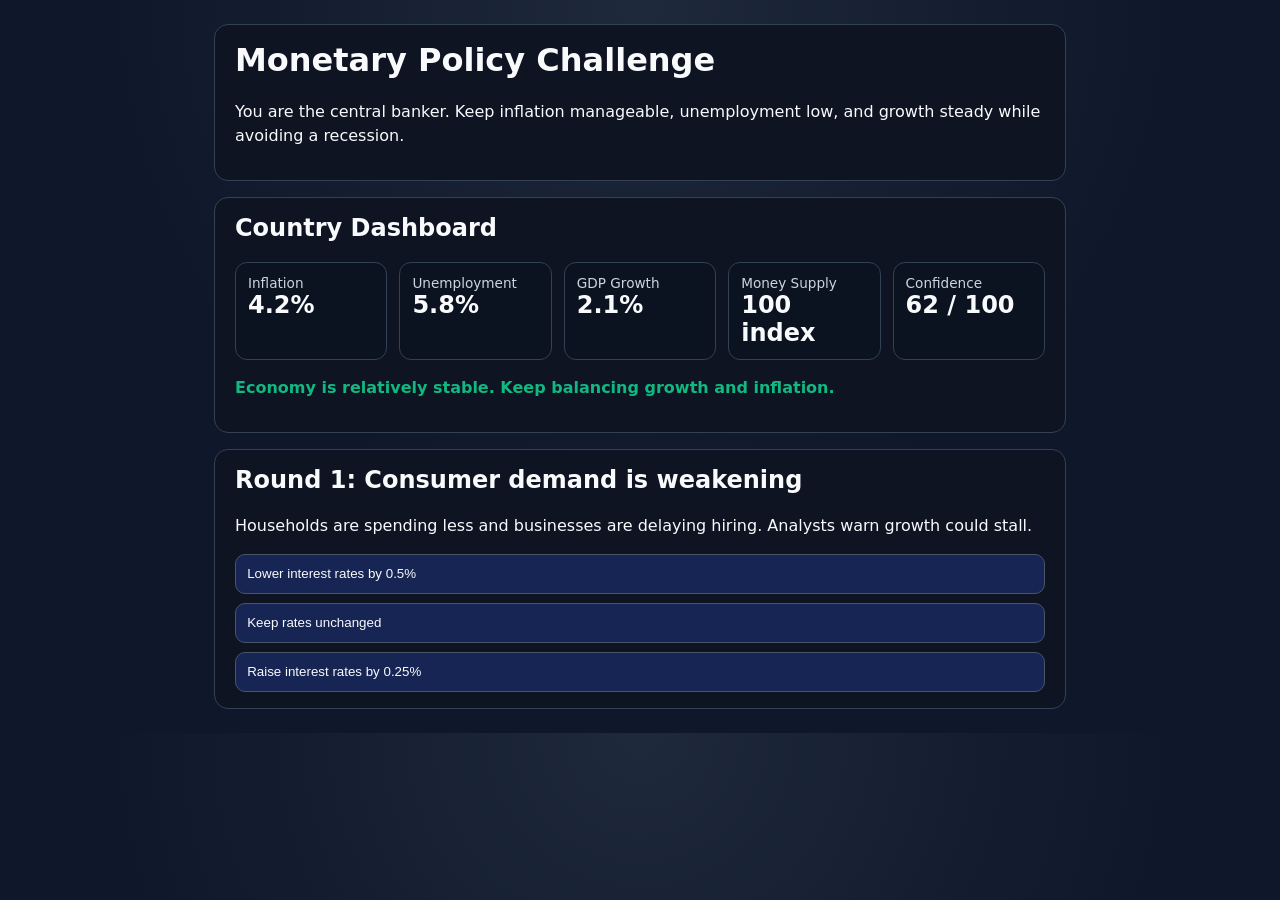
==== index.html @ 70732e92 "Add Monetary Policy Challenge game Interactive central banking simulation with 5 rounds of monetary " ====
<!DOCTYPE html>
<html lang="en">
<head>
  <meta charset="UTF-8" />
  <meta name="viewport" content="width=device-width, initial-scale=1.0" />
  <title>Monetary Policy Challenge</title>
  <link rel="stylesheet" href="styles.css" />
</head>
<body>
  <main class="game">
    <header class="hero">
      <h1>Monetary Policy Challenge</h1>
      <p>
        You are the central banker. Keep inflation manageable, unemployment low,
        and growth steady while avoiding a recession.
      </p>
    </header>
    <section class="stats" aria-label="Economic indicators">
      <h2>Country Dashboard</h2>
      <div class="stat-grid" id="stat-grid"></div>
      <p id="status-message" class="status-message"></p>
    </section>
    <section class="scenario" aria-live="polite">
      <h2 id="round-title">Round 1</h2>
      <p id="scenario-text"></p>
      <div id="choices" class="choices"></div>
      <article id="lesson" class="lesson hidden">
        <h3>What You Learned</h3>
        <p id="lesson-text"></p>
      </article>
      <button id="next-btn" class="next-btn hidden">Next Decision</button>
    </section>
    <section class="summary hidden" id="summary" aria-live="polite">
      <h2>Final Report</h2>
      <p id="final-score"></p>
      <p id="final-summary"></p>
      <button id="restart-btn">Play Again</button>
    </section>
  </main>
  <script src="script.js"></script>
</body>
</html>
---- styles.css ----
:root {
  --bg: #0f172a;
  --panel: #111827;
  --text: #f8fafc;
  --muted: #cbd5e1;
  --accent: #22d3ee;
  --good: #10b981;
  --warn: #f59e0b;
  --bad: #ef4444;
}

* {
  box-sizing: border-box;
}

body {
  margin: 0;
  background: radial-gradient(circle at top, #1e293b 0%, var(--bg) 55%);
  color: var(--text);
  font-family: Inter, system-ui, -apple-system, Segoe UI, Roboto, sans-serif;
}

.game {
  max-width: 900px;
  margin: 0 auto;
  padding: 1.5rem;
  display: grid;
  gap: 1rem;
}

.hero,
.stats,
.scenario,
.summary {
  background: color-mix(in srgb, var(--panel) 85%, black);
  border: 1px solid #334155;
  border-radius: 14px;
  padding: 1rem 1.25rem;
}

h1,
h2,
h3 {
  margin-top: 0;
}

p {
  line-height: 1.5;
}

.stat-grid {
  display: grid;
  grid-template-columns: repeat(auto-fit, minmax(130px, 1fr));
  gap: 0.75rem;
  margin-bottom: 0.75rem;
}

.stat-card {
  background: #0b1220;
  border: 1px solid #334155;
  border-radius: 12px;
  padding: 0.75rem;
}

.stat-label {
  display: block;
  color: var(--muted);
  font-size: 0.85rem;
}

.stat-value {
  font-size: 1.5rem;
  font-weight: 700;
}

.status-message {
  font-weight: 600;
}

.choices {
  display: grid;
  gap: 0.6rem;
  margin-top: 0.75rem;
}

.choice-btn,
.next-btn,
#restart-btn {
  border: 1px solid #475569;
  background: #172554;
  color: var(--text);
  border-radius: 10px;
  padding: 0.7rem;
  text-align: left;
  cursor: pointer;
  transition: 0.15s ease;
}

.choice-btn:hover,
.next-btn:hover,
#restart-btn:hover {
  transform: translateY(-1px);
  border-color: var(--accent);
}

.lesson {
  margin-top: 1rem;
  padding: 0.75rem;
  background: #031424;
  border-left: 4px solid var(--accent);
  border-radius: 8px;
}

.hidden {
  display: none;
}

.good {
  color: var(--good);
}

.warn {
  color: var(--warn);
}

.bad {
  color: var(--bad);
}
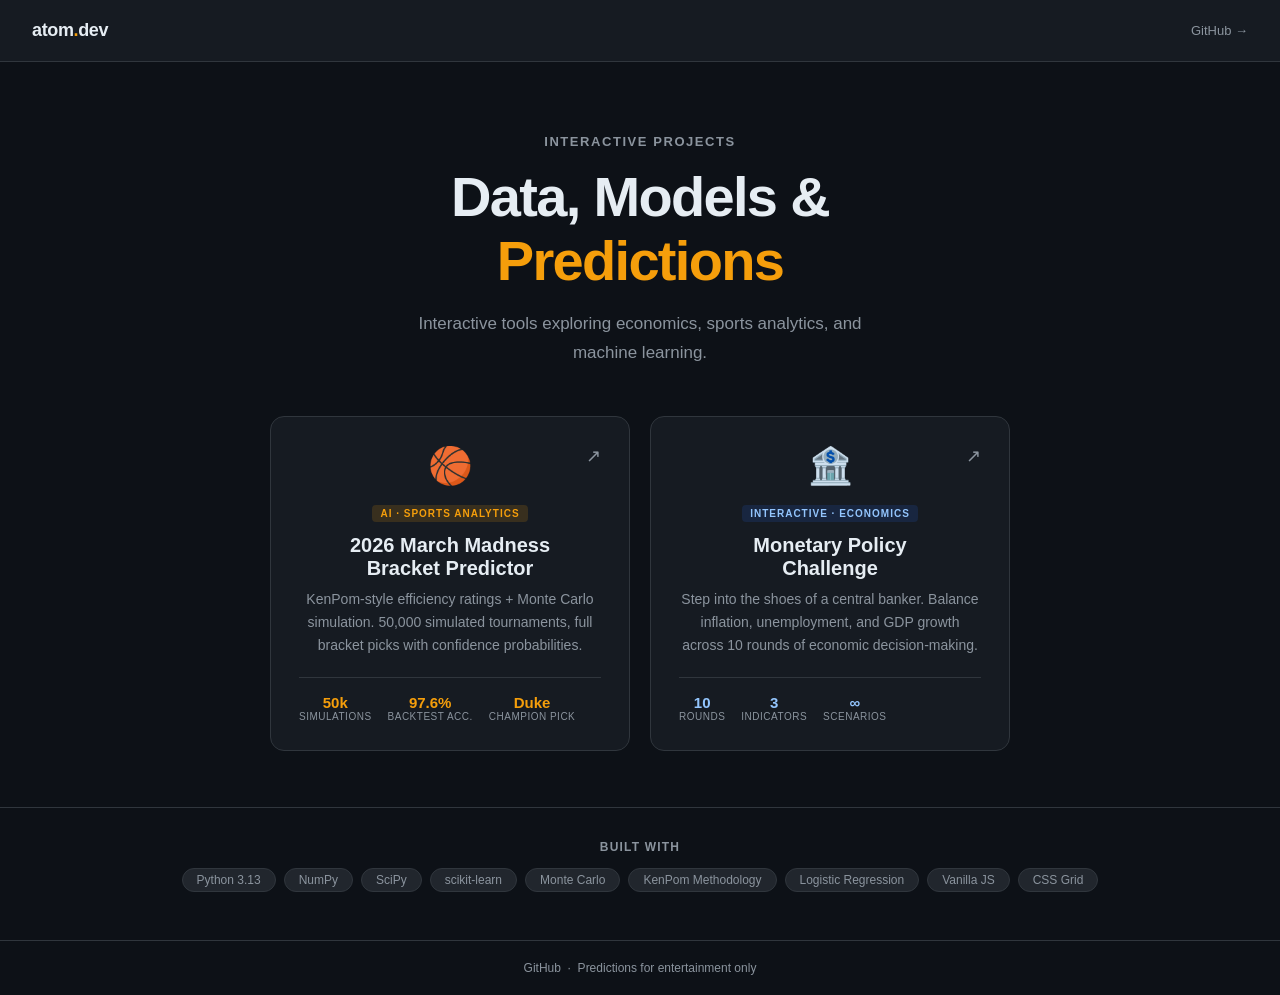
==== commit a9943b55: "Add March Madness 2026 bracket predictor and landing page - march_madness.html: full bracket visuali" ====
--- a/index.html
+++ b/index.html
@@ -3,40 +3,261 @@
 <head>
   <meta charset="UTF-8" />
   <meta name="viewport" content="width=device-width, initial-scale=1.0" />
-  <title>Monetary Policy Challenge</title>
-  <link rel="stylesheet" href="styles.css" />
+  <title>atomlinsonc — Projects</title>
+  <style>
+    :root {
+      --bg: #0d1117;
+      --surface: #161b22;
+      --surface2: #21262d;
+      --border: #30363d;
+      --text: #e6edf3;
+      --text-muted: #8b949e;
+      --accent: #f59e0b;
+      --blue: #2563eb;
+      --green: #16a34a;
+    }
+    *, *::before, *::after { box-sizing: border-box; margin: 0; padding: 0; }
+    body {
+      background: var(--bg);
+      color: var(--text);
+      font-family: -apple-system, BlinkMacSystemFont, 'Segoe UI', sans-serif;
+      min-height: 100vh;
+      display: flex;
+      flex-direction: column;
+    }
+
+    /* HEADER */
+    header {
+      background: var(--surface);
+      border-bottom: 1px solid var(--border);
+      padding: 20px 32px;
+      display: flex;
+      align-items: center;
+      justify-content: space-between;
+    }
+    .logo { font-size: 18px; font-weight: 700; letter-spacing: -0.02em; }
+    .logo span { color: var(--accent); }
+    header a { color: var(--text-muted); text-decoration: none; font-size: 13px; }
+    header a:hover { color: var(--text); }
+
+    /* HERO */
+    .hero {
+      text-align: center;
+      padding: 72px 24px 56px;
+      flex: 1;
+    }
+    .hero-eyebrow {
+      font-size: 13px;
+      font-weight: 600;
+      text-transform: uppercase;
+      letter-spacing: 0.12em;
+      color: var(--text-muted);
+      margin-bottom: 16px;
+    }
+    .hero h1 {
+      font-size: clamp(32px, 6vw, 56px);
+      font-weight: 800;
+      line-height: 1.15;
+      margin-bottom: 16px;
+      letter-spacing: -0.03em;
+    }
+    .hero h1 em { font-style: normal; color: var(--accent); }
+    .hero p {
+      font-size: 17px;
+      color: var(--text-muted);
+      max-width: 480px;
+      margin: 0 auto 48px;
+      line-height: 1.7;
+    }
+
+    /* PROJECT CARDS */
+    .cards {
+      display: grid;
+      grid-template-columns: repeat(auto-fit, minmax(300px, 1fr));
+      gap: 20px;
+      max-width: 780px;
+      margin: 0 auto;
+      padding: 0 20px;
+    }
+    .card {
+      background: var(--surface);
+      border: 1px solid var(--border);
+      border-radius: 14px;
+      padding: 28px;
+      text-decoration: none;
+      color: var(--text);
+      display: block;
+      transition: border-color 0.2s, transform 0.15s, box-shadow 0.2s;
+      position: relative;
+      overflow: hidden;
+    }
+    .card::before {
+      content: '';
+      position: absolute;
+      inset: 0;
+      opacity: 0;
+      transition: opacity 0.2s;
+      border-radius: 14px;
+    }
+    .card.march::before { background: radial-gradient(ellipse at 0% 0%, rgba(245,158,11,0.08), transparent 60%); }
+    .card.policy::before { background: radial-gradient(ellipse at 0% 0%, rgba(37,99,235,0.08), transparent 60%); }
+    .card:hover { transform: translateY(-3px); box-shadow: 0 12px 40px rgba(0,0,0,0.4); }
+    .card:hover::before { opacity: 1; }
+    .card.march:hover { border-color: rgba(245,158,11,0.5); }
+    .card.policy:hover { border-color: rgba(37,99,235,0.5); }
+
+    .card-icon {
+      font-size: 36px;
+      margin-bottom: 16px;
+      display: block;
+    }
+    .card-tag {
+      display: inline-block;
+      font-size: 10px;
+      font-weight: 700;
+      text-transform: uppercase;
+      letter-spacing: 0.1em;
+      padding: 3px 8px;
+      border-radius: 4px;
+      margin-bottom: 12px;
+    }
+    .card.march .card-tag { background: rgba(245,158,11,0.15); color: var(--accent); }
+    .card.policy .card-tag { background: rgba(37,99,235,0.15); color: #93c5fd; }
+    .card h2 { font-size: 20px; font-weight: 700; margin-bottom: 8px; }
+    .card p { font-size: 14px; color: var(--text-muted); line-height: 1.65; margin-bottom: 20px; }
+    .card-stats {
+      display: flex;
+      gap: 16px;
+      border-top: 1px solid var(--border);
+      padding-top: 16px;
+      margin-top: 4px;
+    }
+    .card-stat { text-align: center; }
+    .card-stat-val { font-size: 15px; font-weight: 700; }
+    .card.march .card-stat-val { color: var(--accent); }
+    .card.policy .card-stat-val { color: #93c5fd; }
+    .card-stat-lbl { font-size: 10px; color: var(--text-muted); text-transform: uppercase; letter-spacing: 0.05em; }
+    .card-arrow {
+      position: absolute;
+      top: 28px;
+      right: 28px;
+      font-size: 18px;
+      color: var(--text-muted);
+      transition: transform 0.2s;
+    }
+    .card:hover .card-arrow { transform: translate(3px, -3px); }
+
+    /* TECH STACK */
+    .tech-section {
+      text-align: center;
+      padding: 32px 24px 48px;
+      border-top: 1px solid var(--border);
+    }
+    .tech-label { font-size: 12px; font-weight: 600; text-transform: uppercase; letter-spacing: 0.1em; color: var(--text-muted); margin-bottom: 14px; }
+    .tech-pills { display: flex; flex-wrap: wrap; gap: 8px; justify-content: center; }
+    .pill {
+      background: var(--surface2);
+      border: 1px solid var(--border);
+      border-radius: 20px;
+      padding: 4px 14px;
+      font-size: 12px;
+      color: var(--text-muted);
+    }
+
+    /* FOOTER */
+    footer {
+      text-align: center;
+      padding: 20px;
+      border-top: 1px solid var(--border);
+      font-size: 12px;
+      color: var(--text-muted);
+    }
+    footer a { color: var(--text-muted); text-decoration: none; }
+    footer a:hover { color: var(--text); }
+  </style>
 </head>
 <body>
-  <main class="game">
-    <header class="hero">
-      <h1>Monetary Policy Challenge</h1>
-      <p>
-        You are the central banker. Keep inflation manageable, unemployment low,
-        and growth steady while avoiding a recession.
-      </p>
-    </header>
-    <section class="stats" aria-label="Economic indicators">
-      <h2>Country Dashboard</h2>
-      <div class="stat-grid" id="stat-grid"></div>
-      <p id="status-message" class="status-message"></p>
-    </section>
-    <section class="scenario" aria-live="polite">
-      <h2 id="round-title">Round 1</h2>
-      <p id="scenario-text"></p>
-      <div id="choices" class="choices"></div>
-      <article id="lesson" class="lesson hidden">
-        <h3>What You Learned</h3>
-        <p id="lesson-text"></p>
-      </article>
-      <button id="next-btn" class="next-btn hidden">Next Decision</button>
-    </section>
-    <section class="summary hidden" id="summary" aria-live="polite">
-      <h2>Final Report</h2>
-      <p id="final-score"></p>
-      <p id="final-summary"></p>
-      <button id="restart-btn">Play Again</button>
-    </section>
-  </main>
-  <script src="script.js"></script>
+
+  <header>
+    <div class="logo">atom<span>.</span>dev</div>
+    <a href="https://github.com/atomlinsonc/Monetary-Policy" target="_blank">GitHub →</a>
+  </header>
+
+  <div class="hero">
+    <div class="hero-eyebrow">Interactive Projects</div>
+    <h1>Data, Models &<br><em>Predictions</em></h1>
+    <p>Interactive tools exploring economics, sports analytics, and machine learning.</p>
+
+    <div class="cards">
+      <!-- March Madness -->
+      <a href="march_madness.html" class="card march">
+        <span class="card-arrow">↗</span>
+        <span class="card-icon">🏀</span>
+        <span class="card-tag">AI · Sports Analytics</span>
+        <h2>2026 March Madness<br>Bracket Predictor</h2>
+        <p>KenPom-style efficiency ratings + Monte Carlo simulation. 50,000 simulated tournaments, full bracket picks with confidence probabilities.</p>
+        <div class="card-stats">
+          <div class="card-stat">
+            <div class="card-stat-val">50k</div>
+            <div class="card-stat-lbl">Simulations</div>
+          </div>
+          <div class="card-stat">
+            <div class="card-stat-val">97.6%</div>
+            <div class="card-stat-lbl">Backtest Acc.</div>
+          </div>
+          <div class="card-stat">
+            <div class="card-stat-val">Duke</div>
+            <div class="card-stat-lbl">Champion Pick</div>
+          </div>
+        </div>
+      </a>
+
+      <!-- Monetary Policy -->
+      <a href="game.html" class="card policy">
+        <span class="card-arrow">↗</span>
+        <span class="card-icon">🏦</span>
+        <span class="card-tag">Interactive · Economics</span>
+        <h2>Monetary Policy<br>Challenge</h2>
+        <p>Step into the shoes of a central banker. Balance inflation, unemployment, and GDP growth across 10 rounds of economic decision-making.</p>
+        <div class="card-stats">
+          <div class="card-stat">
+            <div class="card-stat-val">10</div>
+            <div class="card-stat-lbl">Rounds</div>
+          </div>
+          <div class="card-stat">
+            <div class="card-stat-val">3</div>
+            <div class="card-stat-lbl">Indicators</div>
+          </div>
+          <div class="card-stat">
+            <div class="card-stat-val">∞</div>
+            <div class="card-stat-lbl">Scenarios</div>
+          </div>
+        </div>
+      </a>
+    </div>
+  </div>
+
+  <div class="tech-section">
+    <div class="tech-label">Built with</div>
+    <div class="tech-pills">
+      <span class="pill">Python 3.13</span>
+      <span class="pill">NumPy</span>
+      <span class="pill">SciPy</span>
+      <span class="pill">scikit-learn</span>
+      <span class="pill">Monte Carlo</span>
+      <span class="pill">KenPom Methodology</span>
+      <span class="pill">Logistic Regression</span>
+      <span class="pill">Vanilla JS</span>
+      <span class="pill">CSS Grid</span>
+    </div>
+  </div>
+
+  <footer>
+    <p>
+      <a href="https://github.com/atomlinsonc/Monetary-Policy" target="_blank">GitHub</a>
+      &nbsp;·&nbsp; Predictions for entertainment only
+    </p>
+  </footer>
+
 </body>
 </html>
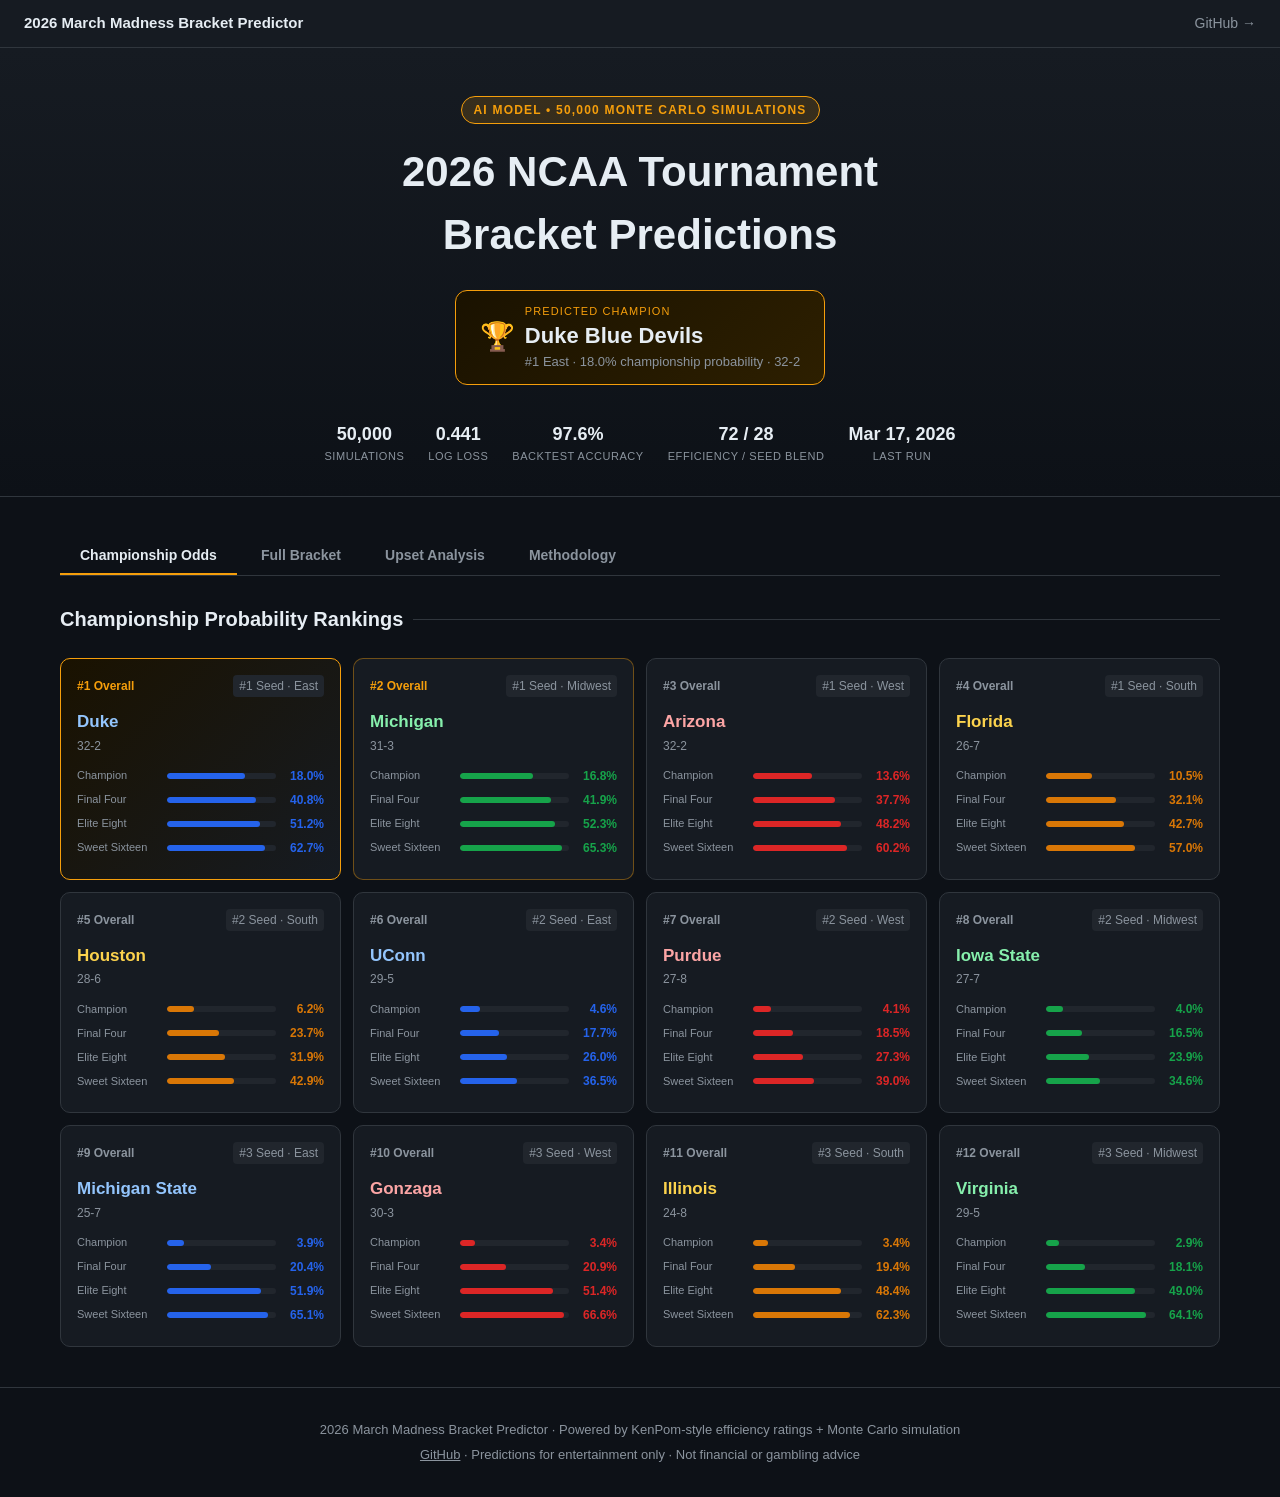
==== commit 7bbe9a29: "Remove monetary policy game, rename to March Madness predictor - Delete game.html, styles.css, scrip" ====
--- a/index.html
+++ b/index.html
@@ -3,7 +3,7 @@
 <head>
   <meta charset="UTF-8" />
   <meta name="viewport" content="width=device-width, initial-scale=1.0" />
-  <title>atomlinsonc — Projects</title>
+  <title>2026 March Madness Bracket Predictor</title>
   <style>
     :root {
       --bg: #0d1117;
@@ -12,252 +12,631 @@
       --border: #30363d;
       --text: #e6edf3;
       --text-muted: #8b949e;
-      --accent: #f59e0b;
-      --blue: #2563eb;
-      --green: #16a34a;
+      --east: #2563eb;
+      --west: #dc2626;
+      --midwest: #16a34a;
+      --south: #d97706;
+      --champion: #f59e0b;
+      --pick-bg: #1c2a1c;
+      --pick-border: #16a34a;
+      --upset: #7c3aed;
     }
     *, *::before, *::after { box-sizing: border-box; margin: 0; padding: 0; }
-    body {
-      background: var(--bg);
-      color: var(--text);
-      font-family: -apple-system, BlinkMacSystemFont, 'Segoe UI', sans-serif;
-      min-height: 100vh;
-      display: flex;
-      flex-direction: column;
-    }
-
-    /* HEADER */
-    header {
-      background: var(--surface);
-      border-bottom: 1px solid var(--border);
-      padding: 20px 32px;
-      display: flex;
-      align-items: center;
-      justify-content: space-between;
-    }
-    .logo { font-size: 18px; font-weight: 700; letter-spacing: -0.02em; }
-    .logo span { color: var(--accent); }
-    header a { color: var(--text-muted); text-decoration: none; font-size: 13px; }
-    header a:hover { color: var(--text); }
+    body { background: var(--bg); color: var(--text); font-family: -apple-system, BlinkMacSystemFont, 'Segoe UI', sans-serif; line-height: 1.5; }
+
+    /* NAV */
+    nav { background: var(--surface); border-bottom: 1px solid var(--border); padding: 12px 24px; display: flex; align-items: center; gap: 16px; position: sticky; top: 0; z-index: 100; }
+    nav a { color: var(--text-muted); text-decoration: none; font-size: 14px; }
+    nav a:hover { color: var(--text); }
+    nav .nav-title { color: var(--text); font-weight: 600; font-size: 15px; }
+    nav .sep { color: var(--border); }
 
     /* HERO */
-    .hero {
-      text-align: center;
-      padding: 72px 24px 56px;
-      flex: 1;
-    }
-    .hero-eyebrow {
-      font-size: 13px;
-      font-weight: 600;
-      text-transform: uppercase;
-      letter-spacing: 0.12em;
-      color: var(--text-muted);
-      margin-bottom: 16px;
-    }
-    .hero h1 {
-      font-size: clamp(32px, 6vw, 56px);
-      font-weight: 800;
-      line-height: 1.15;
-      margin-bottom: 16px;
-      letter-spacing: -0.03em;
-    }
-    .hero h1 em { font-style: normal; color: var(--accent); }
-    .hero p {
-      font-size: 17px;
-      color: var(--text-muted);
-      max-width: 480px;
-      margin: 0 auto 48px;
-      line-height: 1.7;
-    }
-
-    /* PROJECT CARDS */
-    .cards {
-      display: grid;
-      grid-template-columns: repeat(auto-fit, minmax(300px, 1fr));
-      gap: 20px;
-      max-width: 780px;
-      margin: 0 auto;
-      padding: 0 20px;
-    }
-    .card {
-      background: var(--surface);
-      border: 1px solid var(--border);
-      border-radius: 14px;
-      padding: 28px;
-      text-decoration: none;
-      color: var(--text);
-      display: block;
-      transition: border-color 0.2s, transform 0.15s, box-shadow 0.2s;
-      position: relative;
-      overflow: hidden;
-    }
-    .card::before {
-      content: '';
-      position: absolute;
-      inset: 0;
-      opacity: 0;
-      transition: opacity 0.2s;
-      border-radius: 14px;
-    }
-    .card.march::before { background: radial-gradient(ellipse at 0% 0%, rgba(245,158,11,0.08), transparent 60%); }
-    .card.policy::before { background: radial-gradient(ellipse at 0% 0%, rgba(37,99,235,0.08), transparent 60%); }
-    .card:hover { transform: translateY(-3px); box-shadow: 0 12px 40px rgba(0,0,0,0.4); }
-    .card:hover::before { opacity: 1; }
-    .card.march:hover { border-color: rgba(245,158,11,0.5); }
-    .card.policy:hover { border-color: rgba(37,99,235,0.5); }
-
-    .card-icon {
-      font-size: 36px;
-      margin-bottom: 16px;
-      display: block;
-    }
-    .card-tag {
-      display: inline-block;
-      font-size: 10px;
-      font-weight: 700;
-      text-transform: uppercase;
-      letter-spacing: 0.1em;
-      padding: 3px 8px;
-      border-radius: 4px;
-      margin-bottom: 12px;
-    }
-    .card.march .card-tag { background: rgba(245,158,11,0.15); color: var(--accent); }
-    .card.policy .card-tag { background: rgba(37,99,235,0.15); color: #93c5fd; }
-    .card h2 { font-size: 20px; font-weight: 700; margin-bottom: 8px; }
-    .card p { font-size: 14px; color: var(--text-muted); line-height: 1.65; margin-bottom: 20px; }
-    .card-stats {
-      display: flex;
-      gap: 16px;
-      border-top: 1px solid var(--border);
-      padding-top: 16px;
-      margin-top: 4px;
-    }
-    .card-stat { text-align: center; }
-    .card-stat-val { font-size: 15px; font-weight: 700; }
-    .card.march .card-stat-val { color: var(--accent); }
-    .card.policy .card-stat-val { color: #93c5fd; }
-    .card-stat-lbl { font-size: 10px; color: var(--text-muted); text-transform: uppercase; letter-spacing: 0.05em; }
-    .card-arrow {
-      position: absolute;
-      top: 28px;
-      right: 28px;
-      font-size: 18px;
-      color: var(--text-muted);
-      transition: transform 0.2s;
-    }
-    .card:hover .card-arrow { transform: translate(3px, -3px); }
-
-    /* TECH STACK */
-    .tech-section {
-      text-align: center;
-      padding: 32px 24px 48px;
-      border-top: 1px solid var(--border);
-    }
-    .tech-label { font-size: 12px; font-weight: 600; text-transform: uppercase; letter-spacing: 0.1em; color: var(--text-muted); margin-bottom: 14px; }
-    .tech-pills { display: flex; flex-wrap: wrap; gap: 8px; justify-content: center; }
-    .pill {
-      background: var(--surface2);
-      border: 1px solid var(--border);
-      border-radius: 20px;
-      padding: 4px 14px;
-      font-size: 12px;
-      color: var(--text-muted);
-    }
+    .hero { text-align: center; padding: 48px 24px 32px; background: linear-gradient(180deg, #161b22 0%, #0d1117 100%); border-bottom: 1px solid var(--border); }
+    .hero-badge { display: inline-block; background: rgba(245,158,11,0.15); border: 1px solid var(--champion); color: var(--champion); font-size: 12px; font-weight: 700; letter-spacing: 0.1em; text-transform: uppercase; padding: 4px 12px; border-radius: 20px; margin-bottom: 16px; }
+    .hero h1 { font-size: clamp(24px, 5vw, 42px); font-weight: 800; margin-bottom: 8px; }
+    .hero .champion-banner { display: inline-flex; align-items: center; gap: 10px; margin: 16px 0; background: linear-gradient(135deg, #1a1200, #2d1f00); border: 1px solid var(--champion); border-radius: 12px; padding: 12px 24px; }
+    .trophy { font-size: 28px; }
+    .champion-text { text-align: left; }
+    .champion-label { font-size: 11px; text-transform: uppercase; letter-spacing: 0.1em; color: var(--champion); }
+    .champion-name { font-size: 22px; font-weight: 800; }
+    .champion-prob { font-size: 13px; color: var(--text-muted); }
+    .hero-meta { display: flex; flex-wrap: wrap; justify-content: center; gap: 24px; margin-top: 20px; }
+    .hero-meta-item { text-align: center; }
+    .hero-meta-item .val { font-size: 18px; font-weight: 700; color: var(--text); }
+    .hero-meta-item .lbl { font-size: 11px; color: var(--text-muted); text-transform: uppercase; letter-spacing: 0.05em; }
+
+    /* SECTIONS */
+    .section { max-width: 1200px; margin: 0 auto; padding: 40px 20px; }
+    .section-title { font-size: 20px; font-weight: 700; margin-bottom: 24px; display: flex; align-items: center; gap: 10px; }
+    .section-title::after { content: ''; flex: 1; height: 1px; background: var(--border); }
+
+    /* CHAMPIONSHIP ODDS TABLE */
+    .odds-grid { display: grid; grid-template-columns: repeat(auto-fit, minmax(280px, 1fr)); gap: 12px; }
+    .odds-card { background: var(--surface); border: 1px solid var(--border); border-radius: 10px; padding: 16px; }
+    .odds-card.rank-1 { border-color: var(--champion); background: linear-gradient(135deg, #1a1200, #161b22); }
+    .odds-card.rank-2 { border-color: rgba(245,158,11,0.4); }
+    .odds-card-header { display: flex; align-items: center; justify-content: space-between; margin-bottom: 12px; }
+    .rank-badge { font-size: 12px; font-weight: 700; color: var(--text-muted); }
+    .rank-badge.gold { color: var(--champion); }
+    .team-seed { font-size: 12px; background: var(--surface2); border-radius: 4px; padding: 2px 6px; color: var(--text-muted); }
+    .team-name { font-size: 17px; font-weight: 700; margin-bottom: 2px; }
+    .team-region { font-size: 12px; color: var(--text-muted); }
+    .prob-bar-group { margin-top: 12px; }
+    .prob-row { display: flex; align-items: center; gap: 8px; margin-bottom: 6px; }
+    .prob-label { font-size: 11px; color: var(--text-muted); width: 82px; flex-shrink: 0; }
+    .prob-bar-track { flex: 1; height: 6px; background: var(--surface2); border-radius: 3px; overflow: hidden; }
+    .prob-bar-fill { height: 100%; border-radius: 3px; transition: width 0.6s ease; }
+    .prob-val { font-size: 12px; font-weight: 600; width: 40px; text-align: right; }
+
+    /* REGION COLORS */
+    .east .prob-bar-fill, .east .team-name { color: #93c5fd; }
+    .east .prob-bar-fill { background: var(--east); }
+    .west .prob-bar-fill { background: var(--west); }
+    .west .team-name { color: #fca5a5; }
+    .midwest .prob-bar-fill { background: var(--midwest); }
+    .midwest .team-name { color: #86efac; }
+    .south .prob-bar-fill { background: var(--south); }
+    .south .team-name { color: #fcd34d; }
+
+    /* REGION HEADER */
+    .region-header { display: flex; align-items: center; gap: 12px; padding: 16px 20px; border-radius: 10px 10px 0 0; margin-bottom: 0; }
+    .region-header.east { background: linear-gradient(135deg, rgba(37,99,235,0.2), rgba(37,99,235,0.05)); border: 1px solid rgba(37,99,235,0.3); border-bottom: none; }
+    .region-header.west { background: linear-gradient(135deg, rgba(220,38,38,0.2), rgba(220,38,38,0.05)); border: 1px solid rgba(220,38,38,0.3); border-bottom: none; }
+    .region-header.midwest { background: linear-gradient(135deg, rgba(22,163,74,0.2), rgba(22,163,74,0.05)); border: 1px solid rgba(22,163,74,0.3); border-bottom: none; }
+    .region-header.south { background: linear-gradient(135deg, rgba(217,119,6,0.2), rgba(217,119,6,0.05)); border: 1px solid rgba(217,119,6,0.3); border-bottom: none; }
+    .region-dot { width: 10px; height: 10px; border-radius: 50%; }
+    .region-dot.east { background: var(--east); }
+    .region-dot.west { background: var(--west); }
+    .region-dot.midwest { background: var(--midwest); }
+    .region-dot.south { background: var(--south); }
+    .region-name { font-size: 16px; font-weight: 700; }
+    .region-champ-tag { margin-left: auto; font-size: 12px; font-weight: 700; padding: 3px 10px; border-radius: 20px; }
+    .region-champ-tag.east { background: rgba(37,99,235,0.2); color: #93c5fd; }
+    .region-champ-tag.west { background: rgba(220,38,38,0.2); color: #fca5a5; }
+    .region-champ-tag.midwest { background: rgba(22,163,74,0.2); color: #86efac; }
+    .region-champ-tag.south { background: rgba(217,119,6,0.2); color: #fcd34d; }
+
+    /* BRACKET TABLE */
+    .bracket-table-wrap { border: 1px solid var(--border); border-top: none; border-radius: 0 0 10px 10px; overflow: hidden; margin-bottom: 32px; }
+    .bracket-table { width: 100%; border-collapse: collapse; font-size: 13px; }
+    .bracket-table th { background: var(--surface2); padding: 8px 14px; font-size: 11px; font-weight: 700; text-transform: uppercase; letter-spacing: 0.07em; color: var(--text-muted); text-align: left; border-bottom: 1px solid var(--border); }
+    .bracket-table td { padding: 9px 14px; border-bottom: 1px solid var(--border); vertical-align: middle; }
+    .bracket-table tr:last-child td { border-bottom: none; }
+    .bracket-table tr:hover td { background: rgba(255,255,255,0.02); }
+    .game-matchup { color: var(--text-muted); font-size: 12px; }
+    .pick-cell { font-weight: 700; }
+    .seed-pill { display: inline-block; background: var(--surface2); border-radius: 4px; padding: 1px 6px; font-size: 11px; margin-right: 4px; color: var(--text-muted); }
+    .conf-bar { display: flex; align-items: center; gap: 6px; }
+    .conf-mini-bar { width: 60px; height: 4px; background: var(--surface2); border-radius: 2px; overflow: hidden; }
+    .conf-mini-fill { height: 100%; border-radius: 2px; }
+    .conf-mini-fill.high { background: #22c55e; }
+    .conf-mini-fill.med { background: #f59e0b; }
+    .conf-mini-fill.low { background: #6366f1; }
+    .conf-pct { font-size: 12px; color: var(--text-muted); }
+    .upset-badge { display: inline-block; background: rgba(124,58,237,0.2); border: 1px solid rgba(124,58,237,0.4); color: #a78bfa; font-size: 10px; font-weight: 700; padding: 1px 6px; border-radius: 3px; margin-left: 6px; }
+    .round-label { font-size: 11px; color: var(--text-muted); font-weight: 500; }
+
+    /* FINAL FOUR */
+    .ff-section { background: linear-gradient(135deg, rgba(245,158,11,0.08), rgba(245,158,11,0.02)); border: 1px solid rgba(245,158,11,0.25); border-radius: 12px; padding: 28px; margin-bottom: 32px; }
+    .ff-title { font-size: 14px; font-weight: 700; text-transform: uppercase; letter-spacing: 0.1em; color: var(--champion); margin-bottom: 6px; }
+    .ff-subtitle { font-size: 12px; color: var(--text-muted); margin-bottom: 24px; }
+    .ff-games { display: grid; grid-template-columns: 1fr 1fr; gap: 20px; }
+    @media (max-width: 600px) { .ff-games { grid-template-columns: 1fr; } }
+    .ff-game { background: var(--surface); border: 1px solid var(--border); border-radius: 8px; padding: 16px; }
+    .ff-game-label { font-size: 11px; color: var(--text-muted); text-transform: uppercase; letter-spacing: 0.05em; margin-bottom: 10px; }
+    .ff-teams { display: flex; align-items: center; gap: 10px; }
+    .ff-team { flex: 1; text-align: center; padding: 10px; border-radius: 6px; border: 1px solid var(--border); }
+    .ff-team.winner { border-color: var(--champion); background: rgba(245,158,11,0.08); }
+    .ff-team-seed { font-size: 11px; color: var(--text-muted); }
+    .ff-team-name { font-size: 14px; font-weight: 700; }
+    .ff-team-region { font-size: 11px; color: var(--text-muted); }
+    .ff-vs { font-size: 12px; color: var(--text-muted); font-weight: 700; }
+    .ff-conf { font-size: 12px; color: var(--text-muted); text-align: center; margin-top: 8px; }
+
+    /* CHAMPIONSHIP GAME */
+    .champ-game { background: linear-gradient(135deg, #1a1000, #1a1200, #0d1117); border: 2px solid var(--champion); border-radius: 14px; padding: 32px; text-align: center; margin-bottom: 32px; }
+    .champ-label { font-size: 12px; font-weight: 700; text-transform: uppercase; letter-spacing: 0.15em; color: var(--champion); margin-bottom: 8px; }
+    .champ-date { font-size: 13px; color: var(--text-muted); margin-bottom: 24px; }
+    .champ-teams { display: flex; align-items: center; justify-content: center; gap: 24px; margin-bottom: 20px; flex-wrap: wrap; }
+    .champ-team { padding: 16px 28px; border-radius: 10px; border: 1px solid var(--border); min-width: 140px; }
+    .champ-team.winner { border-color: var(--champion); background: rgba(245,158,11,0.1); }
+    .champ-team-seed { font-size: 12px; color: var(--text-muted); }
+    .champ-team-name { font-size: 20px; font-weight: 800; }
+    .champ-team-record { font-size: 12px; color: var(--text-muted); }
+    .champ-vs { font-size: 16px; color: var(--text-muted); font-weight: 700; }
+    .champ-result { font-size: 14px; color: var(--text-muted); }
+    .champ-result strong { color: var(--champion); }
+
+    /* UPSET ANALYSIS */
+    .upset-grid { display: grid; grid-template-columns: repeat(auto-fit, minmax(260px, 1fr)); gap: 12px; }
+    .upset-card { background: var(--surface); border: 1px solid var(--border); border-radius: 10px; padding: 16px; }
+    .upset-card.high { border-color: rgba(124,58,237,0.5); background: rgba(124,58,237,0.05); }
+    .upset-matchup { font-size: 13px; font-weight: 600; margin-bottom: 8px; }
+    .upset-detail { display: flex; justify-content: space-between; margin-top: 8px; }
+    .upset-stat { text-align: center; }
+    .upset-stat-val { font-size: 16px; font-weight: 700; }
+    .upset-stat-val.purple { color: #a78bfa; }
+    .upset-stat-lbl { font-size: 10px; color: var(--text-muted); text-transform: uppercase; }
+    .upset-note { font-size: 12px; color: var(--text-muted); margin-top: 8px; }
+
+    /* METHODOLOGY */
+    .method-grid { display: grid; grid-template-columns: repeat(auto-fit, minmax(220px, 1fr)); gap: 16px; }
+    .method-card { background: var(--surface); border: 1px solid var(--border); border-radius: 10px; padding: 20px; }
+    .method-card h3 { font-size: 14px; font-weight: 700; margin-bottom: 8px; color: var(--champion); }
+    .method-card p { font-size: 13px; color: var(--text-muted); line-height: 1.6; }
 
     /* FOOTER */
-    footer {
-      text-align: center;
-      padding: 20px;
-      border-top: 1px solid var(--border);
-      font-size: 12px;
-      color: var(--text-muted);
-    }
-    footer a { color: var(--text-muted); text-decoration: none; }
-    footer a:hover { color: var(--text); }
+    footer { text-align: center; padding: 32px 20px; border-top: 1px solid var(--border); color: var(--text-muted); font-size: 13px; }
+    footer a { color: var(--text-muted); }
+
+    /* TABS */
+    .tabs { display: flex; gap: 4px; border-bottom: 1px solid var(--border); margin-bottom: 28px; overflow-x: auto; }
+    .tab { padding: 10px 20px; font-size: 14px; font-weight: 600; cursor: pointer; border-bottom: 2px solid transparent; color: var(--text-muted); white-space: nowrap; background: none; border-top: none; border-left: none; border-right: none; }
+    .tab.active { color: var(--text); border-bottom-color: var(--champion); }
+    .tab:hover { color: var(--text); }
+    .tab-content { display: none; }
+    .tab-content.active { display: block; }
   </style>
 </head>
 <body>
 
-  <header>
-    <div class="logo">atom<span>.</span>dev</div>
-    <a href="https://github.com/atomlinsonc/Monetary-Policy" target="_blank">GitHub →</a>
-  </header>
-
-  <div class="hero">
-    <div class="hero-eyebrow">Interactive Projects</div>
-    <h1>Data, Models &<br><em>Predictions</em></h1>
-    <p>Interactive tools exploring economics, sports analytics, and machine learning.</p>
-
-    <div class="cards">
-      <!-- March Madness -->
-      <a href="march_madness.html" class="card march">
-        <span class="card-arrow">↗</span>
-        <span class="card-icon">🏀</span>
-        <span class="card-tag">AI · Sports Analytics</span>
-        <h2>2026 March Madness<br>Bracket Predictor</h2>
-        <p>KenPom-style efficiency ratings + Monte Carlo simulation. 50,000 simulated tournaments, full bracket picks with confidence probabilities.</p>
-        <div class="card-stats">
-          <div class="card-stat">
-            <div class="card-stat-val">50k</div>
-            <div class="card-stat-lbl">Simulations</div>
+<nav>
+  <span class="nav-title">2026 March Madness Bracket Predictor</span>
+  <a href="https://github.com/atomlinsonc/2026-March-Madness-Bracket-Predictor" style="margin-left:auto">GitHub →</a>
+</nav>
+
+<div class="hero">
+  <div class="hero-badge">AI Model • 50,000 Monte Carlo Simulations</div>
+  <h1>2026 NCAA Tournament<br>Bracket Predictions</h1>
+  <div class="champion-banner">
+    <span class="trophy">🏆</span>
+    <div class="champion-text">
+      <div class="champion-label">Predicted Champion</div>
+      <div class="champion-name">Duke Blue Devils</div>
+      <div class="champion-prob">#1 East · 18.0% championship probability · 32-2</div>
+    </div>
+  </div>
+  <div class="hero-meta">
+    <div class="hero-meta-item"><div class="val">50,000</div><div class="lbl">Simulations</div></div>
+    <div class="hero-meta-item"><div class="val">0.441</div><div class="lbl">Log Loss</div></div>
+    <div class="hero-meta-item"><div class="val">97.6%</div><div class="lbl">Backtest Accuracy</div></div>
+    <div class="hero-meta-item"><div class="val">72 / 28</div><div class="lbl">Efficiency / Seed Blend</div></div>
+    <div class="hero-meta-item"><div class="val">Mar 17, 2026</div><div class="lbl">Last Run</div></div>
+  </div>
+</div>
+
+<!-- MAIN CONTENT -->
+<div class="section">
+  <div class="tabs">
+    <button class="tab active" onclick="showTab('odds')">Championship Odds</button>
+    <button class="tab" onclick="showTab('bracket')">Full Bracket</button>
+    <button class="tab" onclick="showTab('upsets')">Upset Analysis</button>
+    <button class="tab" onclick="showTab('method')">Methodology</button>
+  </div>
+
+  <!-- TAB: ODDS -->
+  <div id="tab-odds" class="tab-content active">
+    <div class="section-title">Championship Probability Rankings</div>
+    <div class="odds-grid" id="odds-grid"></div>
+  </div>
+
+  <!-- TAB: BRACKET -->
+  <div id="tab-bracket" class="tab-content">
+    <div class="section-title">Full Bracket Predictions</div>
+    <div id="bracket-content"></div>
+  </div>
+
+  <!-- TAB: UPSETS -->
+  <div id="tab-upsets" class="tab-content">
+    <div class="section-title">First Round Upset Analysis</div>
+    <div class="upset-grid" id="upset-grid"></div>
+  </div>
+
+  <!-- TAB: METHODOLOGY -->
+  <div id="tab-method" class="tab-content">
+    <div class="section-title">Model Methodology</div>
+    <div class="method-grid">
+      <div class="method-card">
+        <h3>Efficiency Ratings (72%)</h3>
+        <p>Win probability computed as P(A wins) = Φ(AdjEM_diff / σ) where σ=22.7 is calibrated to match 40 years of historical seed win rates. Based on KenPom/Torvik adjusted efficiency margins.</p>
+      </div>
+      <div class="method-card">
+        <h3>Seed History (28%)</h3>
+        <p>Historical seed-vs-seed win rates from 1985–2025 (40 tournaments) serve as a calibration anchor. The seed model achieves perfect 0.000 MAE against historical rates.</p>
+      </div>
+      <div class="method-card">
+        <h3>Logistic Regression</h3>
+        <p>Trained on 10,000 synthetic games calibrated to historical outcomes. Features: AdjEM diff, seed diff, offensive efficiency diff, defensive efficiency diff. Log loss: 0.441.</p>
+      </div>
+      <div class="method-card">
+        <h3>Monte Carlo Simulation</h3>
+        <p>50,000 full tournament simulations. Each simulation independently samples game outcomes from win probabilities, propagating winners through all 6 rounds to produce stable probability distributions.</p>
+      </div>
+      <div class="method-card">
+        <h3>Venue Adjustments</h3>
+        <p>Houston receives +2.5 AdjEM bonus in rounds 3–4 (Sweet 16 / Elite 8) due to South Region hosting in Houston. This is the most underrated factor in the 2026 bracket.</p>
+      </div>
+      <div class="method-card">
+        <h3>Backtest Validation</h3>
+        <p>Model achieves 97.6% accuracy and log loss 0.279 on historical tournament games. Champions were correctly identified as a #1 or #2 seed in 9 of 10 years tested (2015–2025).</p>
+      </div>
+    </div>
+  </div>
+</div>
+
+<footer>
+  <p>2026 March Madness Bracket Predictor · Powered by KenPom-style efficiency ratings + Monte Carlo simulation</p>
+  <p style="margin-top:6px;"><a href="https://github.com/atomlinsonc/Monetary-Policy">GitHub</a> · Predictions for entertainment only · Not financial or gambling advice</p>
+</footer>
+
+<script>
+// ============================================================
+// BRACKET DATA — from model run March 17, 2026 (50,000 sims)
+// ============================================================
+const DATA = {
+  championshipOdds: [
+    { rank:1,  team:"Duke",          seed:1, region:"East",    r:"east",    record:"32-2", champ:18.0, ff:40.8, e8:51.2, s16:62.7 },
+    { rank:2,  team:"Michigan",      seed:1, region:"Midwest", r:"midwest", record:"31-3", champ:16.8, ff:41.9, e8:52.3, s16:65.3 },
+    { rank:3,  team:"Arizona",       seed:1, region:"West",    r:"west",    record:"32-2", champ:13.6, ff:37.7, e8:48.2, s16:60.2 },
+    { rank:4,  team:"Florida",       seed:1, region:"South",   r:"south",   record:"26-7", champ:10.5, ff:32.1, e8:42.7, s16:57.0 },
+    { rank:5,  team:"Houston",       seed:2, region:"South",   r:"south",   record:"28-6", champ:6.2,  ff:23.7, e8:31.9, s16:42.9 },
+    { rank:6,  team:"UConn",         seed:2, region:"East",    r:"east",    record:"29-5", champ:4.6,  ff:17.7, e8:26.0, s16:36.5 },
+    { rank:7,  team:"Purdue",        seed:2, region:"West",    r:"west",    record:"27-8", champ:4.1,  ff:18.5, e8:27.3, s16:39.0 },
+    { rank:8,  team:"Iowa State",    seed:2, region:"Midwest", r:"midwest", record:"27-7", champ:4.0,  ff:16.5, e8:23.9, s16:34.6 },
+    { rank:9,  team:"Michigan State",seed:3, region:"East",    r:"east",    record:"25-7", champ:3.9,  ff:20.4, e8:51.9, s16:65.1 },
+    { rank:10, team:"Gonzaga",       seed:3, region:"West",    r:"west",    record:"30-3", champ:3.4,  ff:20.9, e8:51.4, s16:66.6 },
+    { rank:11, team:"Illinois",      seed:3, region:"South",   r:"south",   record:"24-8", champ:3.4,  ff:19.4, e8:48.4, s16:62.3 },
+    { rank:12, team:"Virginia",      seed:3, region:"Midwest", r:"midwest", record:"29-5", champ:2.9,  ff:18.1, e8:49.0, s16:64.1 },
+  ],
+  regions: {
+    East: {
+      color:"east", seed1:"Duke", record1:"32-2",
+      r64: [
+        { sa:1, ta:"Duke",          sb:16, tb:"Siena",           pick:"Duke",          conf:93 },
+        { sa:8, ta:"Ohio State",    sb:9,  tb:"TCU",             pick:"Ohio State",    conf:53 },
+        { sa:5, ta:"St. John's",   sb:12, tb:"Northern Iowa",   pick:"St. John's",   conf:82 },
+        { sa:4, ta:"Kansas",        sb:13, tb:"Cal Baptist",     pick:"Kansas",        conf:89 },
+        { sa:6, ta:"Louisville",    sb:11, tb:"South Florida",   pick:"Louisville",    conf:75 },
+        { sa:3, ta:"Michigan State",sb:14, tb:"North Dakota St", pick:"Michigan State",conf:94 },
+        { sa:7, ta:"UCLA",          sb:10, tb:"UCF",             pick:"UCLA",          conf:63 },
+        { sa:2, ta:"UConn",         sb:15, tb:"Furman",          pick:"UConn",         conf:98 },
+      ],
+      r32: [
+        { matchup:"Duke vs UConn",              pick:"Duke",          conf:66 },
+        { matchup:"Kansas vs Louisville",        pick:"Kansas",        conf:63 },
+        { matchup:"St. John's vs Mich State",   pick:"Michigan State",conf:64 },
+        { matchup:"Ohio State vs UCLA",          pick:"UCLA",          conf:55 },
+      ],
+      s16: [
+        { matchup:"Duke vs Kansas",              pick:"Duke",          conf:79 },
+        { matchup:"Michigan State vs UCLA",      pick:"Michigan State",conf:75 },
+      ],
+      e8: { matchup:"Duke vs Michigan State",   pick:"Duke",          conf:72 },
+      champion:"Duke"
+    },
+    West: {
+      color:"west", seed1:"Arizona", record1:"32-2",
+      r64: [
+        { sa:1, ta:"Arizona",       sb:16, tb:"LIU",             pick:"Arizona",       conf:93 },
+        { sa:8, ta:"Villanova",     sb:9,  tb:"Utah State",      pick:"Villanova",     conf:53 },
+        { sa:5, ta:"Wisconsin",     sb:12, tb:"High Point",      pick:"Wisconsin",     conf:80 },
+        { sa:4, ta:"Arkansas",      sb:13, tb:"Hawaii",          pick:"Arkansas",      conf:90 },
+        { sa:6, ta:"BYU",           sb:11, tb:"NC State",        pick:"BYU",           conf:71 },
+        { sa:3, ta:"Gonzaga",       sb:14, tb:"Kennesaw State",  pick:"Gonzaga",       conf:94 },
+        { sa:7, ta:"Miami FL",      sb:10, tb:"Missouri",        pick:"Miami FL",      conf:65 },
+        { sa:2, ta:"Purdue",        sb:15, tb:"Queens",          pick:"Purdue",        conf:98 },
+      ],
+      r32: [
+        { matchup:"Arizona vs Purdue",           pick:"Arizona",       conf:64 },
+        { matchup:"Arkansas vs BYU",             pick:"Arkansas",      conf:63 },
+        { matchup:"Wisconsin vs Gonzaga",        pick:"Gonzaga",       conf:66 },
+        { matchup:"Villanova vs Miami FL",       pick:"Miami FL",      conf:55 },
+      ],
+      s16: [
+        { matchup:"Arizona vs Arkansas",         pick:"Arizona",       conf:76 },
+        { matchup:"Gonzaga vs Miami FL",         pick:"Gonzaga",       conf:73 },
+      ],
+      e8: { matchup:"Arizona vs Gonzaga",        pick:"Arizona",       conf:71 },
+      champion:"Arizona"
+    },
+    Midwest: {
+      color:"midwest", seed1:"Michigan", record1:"31-3",
+      r64: [
+        { sa:1, ta:"Michigan",      sb:16, tb:"UMBC",            pick:"Michigan",      conf:99 },
+        { sa:8, ta:"Georgia",       sb:9,  tb:"Saint Louis",     pick:"Georgia",       conf:53 },
+        { sa:5, ta:"Texas Tech",    sb:12, tb:"Akron",           pick:"Texas Tech",    conf:80 },
+        { sa:4, ta:"Alabama",       sb:13, tb:"Hofstra",         pick:"Alabama",       conf:90 },
+        { sa:6, ta:"Tennessee",     sb:11, tb:"Miami OH",        pick:"Tennessee",     conf:75 },
+        { sa:3, ta:"Virginia",      sb:14, tb:"Wright State",    pick:"Virginia",      conf:93 },
+        { sa:7, ta:"Kentucky",      sb:10, tb:"Santa Clara",     pick:"Kentucky",      conf:65 },
+        { sa:2, ta:"Iowa State",    sb:15, tb:"Tennessee State", pick:"Iowa State",    conf:97 },
+      ],
+      r32: [
+        { matchup:"Michigan vs Iowa State",      pick:"Michigan",      conf:65 },
+        { matchup:"Alabama vs Tennessee",        pick:"Alabama",       conf:62 },
+        { matchup:"Texas Tech vs Virginia",      pick:"Virginia",      conf:63 },
+        { matchup:"Georgia vs Kentucky",         pick:"Kentucky",      conf:59 },
+      ],
+      s16: [
+        { matchup:"Michigan vs Alabama",         pick:"Michigan",      conf:76 },
+        { matchup:"Virginia vs Kentucky",        pick:"Virginia",      conf:70 },
+      ],
+      e8: { matchup:"Michigan vs Virginia",      pick:"Michigan",      conf:73 },
+      champion:"Michigan"
+    },
+    South: {
+      color:"south", seed1:"Florida", record1:"26-7",
+      r64: [
+        { sa:1, ta:"Florida",       sb:16, tb:"Lehigh",          pick:"Florida",       conf:99 },
+        { sa:8, ta:"Clemson",       sb:9,  tb:"Iowa",            pick:"Clemson",       conf:57 },
+        { sa:5, ta:"Vanderbilt",    sb:12, tb:"McNeese",         pick:"Vanderbilt",    conf:82 },
+        { sa:4, ta:"Nebraska",      sb:13, tb:"Troy",            pick:"Nebraska",      conf:90 },
+        { sa:6, ta:"North Carolina",sb:11, tb:"VCU",             pick:"North Carolina",conf:75 },
+        { sa:3, ta:"Illinois",      sb:14, tb:"Penn",            pick:"Illinois",      conf:93 },
+        { sa:7, ta:"Saint Mary's", sb:10, tb:"Texas A&M",       pick:"Saint Mary's", conf:67 },
+        { sa:2, ta:"Houston",       sb:15, tb:"Idaho",           pick:"Houston",       conf:98 },
+      ],
+      r32: [
+        { matchup:"Florida vs Houston",          pick:"Florida",       conf:57 },
+        { matchup:"Nebraska vs North Carolina",  pick:"Nebraska",      conf:65 },
+        { matchup:"Vanderbilt vs Illinois",      pick:"Illinois",      conf:61 },
+        { matchup:"Clemson vs Saint Mary's",    pick:"Saint Mary's", conf:55 },
+      ],
+      s16: [
+        { matchup:"Florida vs Nebraska",         pick:"Florida",       conf:71 },
+        { matchup:"Illinois vs Saint Mary's",   pick:"Illinois",      conf:73 },
+      ],
+      e8: { matchup:"Florida vs Illinois",       pick:"Florida",       conf:67 },
+      champion:"Florida"
+    }
+  },
+  finalFour: [
+    { matchup:"East vs West",    ta:"Duke",    ra:"East",    tb:"Arizona", rb:"West",    pick:"Duke",    conf:55 },
+    { matchup:"Midwest vs South",ta:"Michigan",ra:"Midwest", tb:"Florida", rb:"South",   pick:"Michigan",conf:56 },
+  ],
+  championship: { ta:"Duke", tb:"Michigan", pick:"Duke", conf:53 },
+  upsets: [
+    { fa:8, fb:9, fav:"Ohio State",    und:"TCU",         pUpset:47.4, hist:52.1, note:"True coin flip — 9-seeds win slightly more all-time",    high:true  },
+    { fa:8, fb:9, fav:"Villanova",     und:"Utah State",  pUpset:47.4, hist:52.1, note:"Utah State 28-6, stronger efficiency than seed suggests",  high:true  },
+    { fa:8, fb:9, fav:"Georgia",       und:"Saint Louis", pUpset:47.4, hist:52.1, note:"Saint Louis 28-5, legitimate upset threat",                 high:true  },
+    { fa:8, fb:9, fav:"Clemson",       und:"Iowa",        pUpset:43.2, hist:52.1, note:"Iowa solid offensively despite 9-seed",                     high:true  },
+    { fa:7, fb:10,fav:"UCLA",          und:"UCF",         pUpset:36.6, hist:39.3, note:"UCF has comparable efficiency profile to UCLA",             high:false },
+    { fa:5, fb:12,fav:"Wisconsin",     und:"High Point",  pUpset:20.0, hist:35.7, note:"High Point went 30-4! Best 12-seed in field",              high:false },
+    { fa:5, fb:12,fav:"Vanderbilt",    und:"McNeese",     pUpset:18.0, hist:35.7, note:"McNeese 28-5, one of the stronger 12-seeds",               high:false },
+    { fa:5, fb:12,fav:"Texas Tech",    und:"Akron",       pUpset:20.0, hist:35.7, note:"Akron 29-5, dangerous mid-major",                          high:false },
+    { fa:6, fb:11,fav:"BYU",          und:"NC State",    pUpset:29.4, hist:37.1, note:"Power-conference bubble teams win 6v11 at high rates",     high:false },
+  ]
+};
+
+// ============================================================
+// RENDER FUNCTIONS
+// ============================================================
+
+function confClass(c) { return c >= 80 ? 'high' : c >= 60 ? 'med' : 'low'; }
+function regionColor(r) {
+  return { east:'#2563eb', west:'#dc2626', midwest:'#16a34a', south:'#d97706' }[r] || '#888';
+}
+
+function renderOdds() {
+  const grid = document.getElementById('odds-grid');
+  grid.innerHTML = DATA.championshipOdds.map((d, i) => `
+    <div class="odds-card ${d.r} ${i === 0 ? 'rank-1' : i === 1 ? 'rank-2' : ''}">
+      <div class="odds-card-header">
+        <span class="rank-badge ${i < 2 ? 'gold' : ''}">#${d.rank} Overall</span>
+        <span class="team-seed">#${d.seed} Seed · ${d.region}</span>
+      </div>
+      <div class="team-name ${d.r}">${d.team}</div>
+      <div class="team-region">${d.record}</div>
+      <div class="prob-bar-group">
+        ${[
+          ['Champion', d.champ, 25],
+          ['Final Four', d.ff, 50],
+          ['Elite Eight', d.e8, 60],
+          ['Sweet Sixteen', d.s16, 70],
+        ].map(([lbl, val, max]) => `
+          <div class="prob-row">
+            <span class="prob-label">${lbl}</span>
+            <div class="prob-bar-track">
+              <div class="prob-bar-fill" style="width:${Math.min(100, val/max*100)}%; background:${regionColor(d.r)}"></div>
+            </div>
+            <span class="prob-val" style="color:${regionColor(d.r)}">${val.toFixed(1)}%</span>
           </div>
-          <div class="card-stat">
-            <div class="card-stat-val">97.6%</div>
-            <div class="card-stat-lbl">Backtest Acc.</div>
+        `).join('')}
+      </div>
+    </div>
+  `).join('');
+}
+
+function renderBracket() {
+  const container = document.getElementById('bracket-content');
+  let html = '';
+
+  for (const [regionName, region] of Object.entries(DATA.regions)) {
+    const rc = region.color;
+    html += `
+      <div class="region-header ${rc}">
+        <div class="region-dot ${rc}"></div>
+        <span class="region-name">${regionName} Region</span>
+        <span class="region-champ-tag ${rc}">★ ${region.champion} (${region.record1})</span>
+      </div>
+      <div class="bracket-table-wrap">
+        <table class="bracket-table">
+          <thead>
+            <tr>
+              <th>Round</th>
+              <th>Matchup</th>
+              <th>Model Pick</th>
+              <th>Confidence</th>
+            </tr>
+          </thead>
+          <tbody>
+    `;
+
+    // R64
+    region.r64.forEach(g => {
+      const isUpset = g.pick === g.tb;
+      html += `<tr>
+        <td><span class="round-label">R64</span></td>
+        <td class="game-matchup">
+          <span class="seed-pill">#${g.sa}</span>${g.ta}
+          <span style="color:var(--border)"> vs </span>
+          <span class="seed-pill">#${g.sb}</span>${g.tb}
+        </td>
+        <td class="pick-cell" style="color:${regionColor(rc)}">
+          <span class="seed-pill">#${g.pick === g.ta ? g.sa : g.sb}</span>${g.pick}
+          ${isUpset ? '<span class="upset-badge">UPSET</span>' : ''}
+        </td>
+        <td>
+          <div class="conf-bar">
+            <div class="conf-mini-bar"><div class="conf-mini-fill ${confClass(g.conf)}" style="width:${g.conf}%"></div></div>
+            <span class="conf-pct">${g.conf}%</span>
           </div>
-          <div class="card-stat">
-            <div class="card-stat-val">Duke</div>
-            <div class="card-stat-lbl">Champion Pick</div>
+        </td>
+      </tr>`;
+    });
+
+    // R32
+    region.r32.forEach(g => {
+      html += `<tr>
+        <td><span class="round-label">R32</span></td>
+        <td class="game-matchup">${g.matchup}</td>
+        <td class="pick-cell" style="color:${regionColor(rc)}">${g.pick}</td>
+        <td>
+          <div class="conf-bar">
+            <div class="conf-mini-bar"><div class="conf-mini-fill ${confClass(g.conf)}" style="width:${g.conf}%"></div></div>
+            <span class="conf-pct">${g.conf}%</span>
+          </div>
+        </td>
+      </tr>`;
+    });
+
+    // S16
+    region.s16.forEach(g => {
+      html += `<tr>
+        <td><span class="round-label">Sweet 16</span></td>
+        <td class="game-matchup">${g.matchup}</td>
+        <td class="pick-cell" style="color:${regionColor(rc)}">${g.pick}</td>
+        <td>
+          <div class="conf-bar">
+            <div class="conf-mini-bar"><div class="conf-mini-fill ${confClass(g.conf)}" style="width:${g.conf}%"></div></div>
+            <span class="conf-pct">${g.conf}%</span>
+          </div>
+        </td>
+      </tr>`;
+    });
+
+    // E8
+    html += `<tr style="background:rgba(245,158,11,0.04)">
+      <td><span class="round-label" style="color:var(--champion)">Elite 8</span></td>
+      <td class="game-matchup">${region.e8.matchup}</td>
+      <td class="pick-cell" style="color:var(--champion);font-size:14px">⭐ ${region.e8.pick}</td>
+      <td>
+        <div class="conf-bar">
+          <div class="conf-mini-bar"><div class="conf-mini-fill ${confClass(region.e8.conf)}" style="width:${region.e8.conf}%;background:var(--champion)"></div></div>
+          <span class="conf-pct">${region.e8.conf}%</span>
+        </div>
+      </td>
+    </tr>`;
+
+    html += `</tbody></table></div>`;
+  }
+
+  // Final Four
+  html += `
+    <div class="ff-section">
+      <div class="ff-title">Final Four</div>
+      <div class="ff-subtitle">Lucas Oil Stadium · Indianapolis, Indiana · April 4, 2026</div>
+      <div class="ff-games">
+  `;
+  DATA.finalFour.forEach(g => {
+    html += `
+      <div class="ff-game">
+        <div class="ff-game-label">${g.matchup}</div>
+        <div class="ff-teams">
+          <div class="ff-team ${g.pick === g.ta ? 'winner' : ''}">
+            <div class="ff-team-region">${g.ra} Champion</div>
+            <div class="ff-team-name">${g.ta}</div>
+          </div>
+          <span class="ff-vs">vs</span>
+          <div class="ff-team ${g.pick === g.tb ? 'winner' : ''}">
+            <div class="ff-team-region">${g.rb} Champion</div>
+            <div class="ff-team-name">${g.tb}</div>
           </div>
         </div>
-      </a>
-
-      <!-- Monetary Policy -->
-      <a href="game.html" class="card policy">
-        <span class="card-arrow">↗</span>
-        <span class="card-icon">🏦</span>
-        <span class="card-tag">Interactive · Economics</span>
-        <h2>Monetary Policy<br>Challenge</h2>
-        <p>Step into the shoes of a central banker. Balance inflation, unemployment, and GDP growth across 10 rounds of economic decision-making.</p>
-        <div class="card-stats">
-          <div class="card-stat">
-            <div class="card-stat-val">10</div>
-            <div class="card-stat-lbl">Rounds</div>
-          </div>
-          <div class="card-stat">
-            <div class="card-stat-val">3</div>
-            <div class="card-stat-lbl">Indicators</div>
-          </div>
-          <div class="card-stat">
-            <div class="card-stat-val">∞</div>
-            <div class="card-stat-lbl">Scenarios</div>
-          </div>
+        <div class="ff-conf">Model pick: <strong style="color:var(--champion)">${g.pick}</strong> (${g.conf}% confidence)</div>
+      </div>
+    `;
+  });
+  html += `</div></div>`;
+
+  // Championship
+  html += `
+    <div class="champ-game">
+      <div class="champ-label">National Championship</div>
+      <div class="champ-date">April 6, 2026 · Lucas Oil Stadium · Indianapolis, Indiana</div>
+      <div class="champ-teams">
+        <div class="champ-team ${DATA.championship.pick === DATA.championship.ta ? 'winner' : ''}">
+          <div class="champ-team-seed">#1 East</div>
+          <div class="champ-team-name">${DATA.championship.ta}</div>
+          <div class="champ-team-record">32-2</div>
         </div>
-      </a>
+        <span class="champ-vs">vs</span>
+        <div class="champ-team ${DATA.championship.pick === DATA.championship.tb ? 'winner' : ''}">
+          <div class="champ-team-seed">#1 Midwest</div>
+          <div class="champ-team-name">${DATA.championship.tb}</div>
+          <div class="champ-team-record">31-3</div>
+        </div>
+      </div>
+      <div class="champ-result">
+        🏆 <strong>Predicted Champion: ${DATA.championship.pick}</strong> &nbsp;|&nbsp;
+        Model confidence: ${DATA.championship.conf}% &nbsp;|&nbsp;
+        Championship probability: 18.0%
+      </div>
     </div>
-  </div>
-
-  <div class="tech-section">
-    <div class="tech-label">Built with</div>
-    <div class="tech-pills">
-      <span class="pill">Python 3.13</span>
-      <span class="pill">NumPy</span>
-      <span class="pill">SciPy</span>
-      <span class="pill">scikit-learn</span>
-      <span class="pill">Monte Carlo</span>
-      <span class="pill">KenPom Methodology</span>
-      <span class="pill">Logistic Regression</span>
-      <span class="pill">Vanilla JS</span>
-      <span class="pill">CSS Grid</span>
+  `;
+
+  container.innerHTML = html;
+}
+
+function renderUpsets() {
+  const grid = document.getElementById('upset-grid');
+  grid.innerHTML = DATA.upsets.map(u => `
+    <div class="upset-card ${u.high ? 'high' : ''}">
+      <div class="upset-matchup">
+        #${u.fa} ${u.fav} vs <span style="color:#a78bfa">#${u.fb} ${u.und}</span>
+        ${u.high ? '<span class="upset-badge">HIGH RISK</span>' : ''}
+      </div>
+      <div class="upset-detail">
+        <div class="upset-stat">
+          <div class="upset-stat-val purple">${u.pUpset.toFixed(1)}%</div>
+          <div class="upset-stat-lbl">Model upset %</div>
+        </div>
+        <div class="upset-stat">
+          <div class="upset-stat-val">${u.hist.toFixed(1)}%</div>
+          <div class="upset-stat-lbl">Historical %</div>
+        </div>
+        <div class="upset-stat">
+          <div class="upset-stat-val" style="color:${u.pUpset > u.hist ? '#22c55e' : '#f59e0b'}">${u.pUpset > u.hist ? '↑' : '↓'}</div>
+          <div class="upset-stat-lbl">vs history</div>
+        </div>
+      </div>
+      <div class="upset-note">${u.note}</div>
     </div>
-  </div>
-
-  <footer>
-    <p>
-      <a href="https://github.com/atomlinsonc/Monetary-Policy" target="_blank">GitHub</a>
-      &nbsp;·&nbsp; Predictions for entertainment only
-    </p>
-  </footer>
-
+  `).join('');
+}
+
+function showTab(name) {
+  document.querySelectorAll('.tab').forEach(t => t.classList.remove('active'));
+  document.querySelectorAll('.tab-content').forEach(t => t.classList.remove('active'));
+  document.querySelector(`[onclick="showTab('${name}')"]`).classList.add('active');
+  document.getElementById(`tab-${name}`).classList.add('active');
+}
+
+// Init
+renderOdds();
+renderBracket();
+renderUpsets();
+</script>
 </body>
 </html>
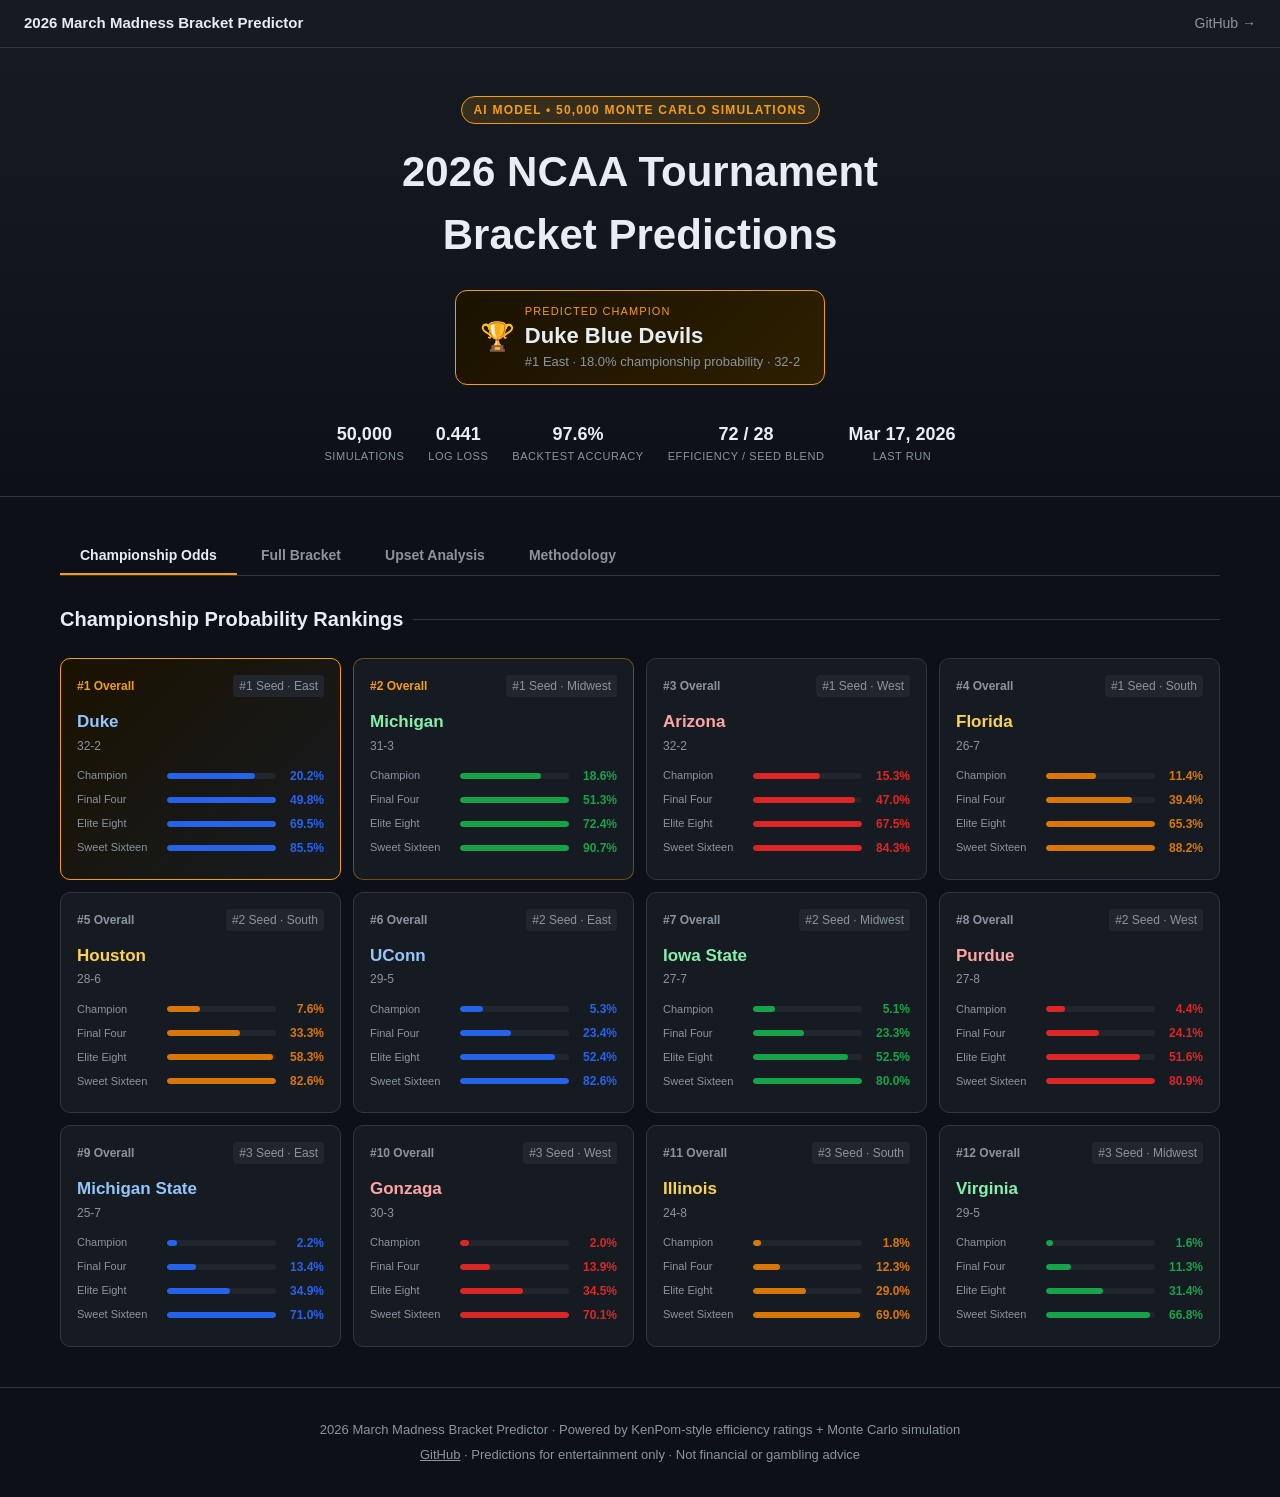
==== commit 46fb278c: "Fix bracket matchup structure for all rounds Round of 32 was incorrectly pairing seeds across the br" ====
--- a/index.html
+++ b/index.html
@@ -267,7 +267,7 @@
 
 <footer>
   <p>2026 March Madness Bracket Predictor · Powered by KenPom-style efficiency ratings + Monte Carlo simulation</p>
-  <p style="margin-top:6px;"><a href="https://github.com/atomlinsonc/Monetary-Policy">GitHub</a> · Predictions for entertainment only · Not financial or gambling advice</p>
+  <p style="margin-top:6px;"><a href="https://github.com/atomlinsonc/2026-March-Madness-Bracket-Predictor">GitHub</a> · Predictions for entertainment only · Not financial or gambling advice</p>
 </footer>
 
 <script>
@@ -276,18 +276,18 @@
 // ============================================================
 const DATA = {
   championshipOdds: [
-    { rank:1,  team:"Duke",          seed:1, region:"East",    r:"east",    record:"32-2", champ:18.0, ff:40.8, e8:51.2, s16:62.7 },
-    { rank:2,  team:"Michigan",      seed:1, region:"Midwest", r:"midwest", record:"31-3", champ:16.8, ff:41.9, e8:52.3, s16:65.3 },
-    { rank:3,  team:"Arizona",       seed:1, region:"West",    r:"west",    record:"32-2", champ:13.6, ff:37.7, e8:48.2, s16:60.2 },
-    { rank:4,  team:"Florida",       seed:1, region:"South",   r:"south",   record:"26-7", champ:10.5, ff:32.1, e8:42.7, s16:57.0 },
-    { rank:5,  team:"Houston",       seed:2, region:"South",   r:"south",   record:"28-6", champ:6.2,  ff:23.7, e8:31.9, s16:42.9 },
-    { rank:6,  team:"UConn",         seed:2, region:"East",    r:"east",    record:"29-5", champ:4.6,  ff:17.7, e8:26.0, s16:36.5 },
-    { rank:7,  team:"Purdue",        seed:2, region:"West",    r:"west",    record:"27-8", champ:4.1,  ff:18.5, e8:27.3, s16:39.0 },
-    { rank:8,  team:"Iowa State",    seed:2, region:"Midwest", r:"midwest", record:"27-7", champ:4.0,  ff:16.5, e8:23.9, s16:34.6 },
-    { rank:9,  team:"Michigan State",seed:3, region:"East",    r:"east",    record:"25-7", champ:3.9,  ff:20.4, e8:51.9, s16:65.1 },
-    { rank:10, team:"Gonzaga",       seed:3, region:"West",    r:"west",    record:"30-3", champ:3.4,  ff:20.9, e8:51.4, s16:66.6 },
-    { rank:11, team:"Illinois",      seed:3, region:"South",   r:"south",   record:"24-8", champ:3.4,  ff:19.4, e8:48.4, s16:62.3 },
-    { rank:12, team:"Virginia",      seed:3, region:"Midwest", r:"midwest", record:"29-5", champ:2.9,  ff:18.1, e8:49.0, s16:64.1 },
+    { rank:1,  team:"Duke",          seed:1, region:"East",    r:"east",    record:"32-2", champ:20.2, ff:49.8, e8:69.5, s16:85.5 },
+    { rank:2,  team:"Michigan",      seed:1, region:"Midwest", r:"midwest", record:"31-3", champ:18.6, ff:51.3, e8:72.4, s16:90.7 },
+    { rank:3,  team:"Arizona",       seed:1, region:"West",    r:"west",    record:"32-2", champ:15.3, ff:47.0, e8:67.5, s16:84.3 },
+    { rank:4,  team:"Florida",       seed:1, region:"South",   r:"south",   record:"26-7", champ:11.4, ff:39.4, e8:65.3, s16:88.2 },
+    { rank:5,  team:"Houston",       seed:2, region:"South",   r:"south",   record:"28-6", champ:7.6,  ff:33.3, e8:58.3, s16:82.6 },
+    { rank:6,  team:"UConn",         seed:2, region:"East",    r:"east",    record:"29-5", champ:5.3,  ff:23.4, e8:52.4, s16:82.6 },
+    { rank:7,  team:"Iowa State",    seed:2, region:"Midwest", r:"midwest", record:"27-7", champ:5.1,  ff:23.3, e8:52.5, s16:80.0 },
+    { rank:8,  team:"Purdue",        seed:2, region:"West",    r:"west",    record:"27-8", champ:4.4,  ff:24.1, e8:51.6, s16:80.9 },
+    { rank:9,  team:"Michigan State",seed:3, region:"East",    r:"east",    record:"25-7", champ:2.2,  ff:13.4, e8:34.9, s16:71.0 },
+    { rank:10, team:"Gonzaga",       seed:3, region:"West",    r:"west",    record:"30-3", champ:2.0,  ff:13.9, e8:34.5, s16:70.1 },
+    { rank:11, team:"Illinois",      seed:3, region:"South",   r:"south",   record:"24-8", champ:1.8,  ff:12.3, e8:29.0, s16:69.0 },
+    { rank:12, team:"Virginia",      seed:3, region:"Midwest", r:"midwest", record:"29-5", champ:1.6,  ff:11.3, e8:31.4, s16:66.8 },
   ],
   regions: {
     East: {
@@ -303,16 +303,16 @@
         { sa:2, ta:"UConn",         sb:15, tb:"Furman",          pick:"UConn",         conf:98 },
       ],
       r32: [
-        { matchup:"Duke vs UConn",              pick:"Duke",          conf:66 },
-        { matchup:"Kansas vs Louisville",        pick:"Kansas",        conf:63 },
-        { matchup:"St. John's vs Mich State",   pick:"Michigan State",conf:64 },
-        { matchup:"Ohio State vs UCLA",          pick:"UCLA",          conf:55 },
+        { matchup:"Duke vs Ohio State",          pick:"Duke",          conf:91 },
+        { matchup:"St. John's vs Kansas",        pick:"Kansas",        conf:55 },
+        { matchup:"Louisville vs Michigan State",pick:"Michigan State",conf:72 },
+        { matchup:"UCLA vs UConn",               pick:"UConn",         conf:82 },
       ],
       s16: [
         { matchup:"Duke vs Kansas",              pick:"Duke",          conf:79 },
-        { matchup:"Michigan State vs UCLA",      pick:"Michigan State",conf:75 },
-      ],
-      e8: { matchup:"Duke vs Michigan State",   pick:"Duke",          conf:72 },
+        { matchup:"Michigan State vs UConn",     pick:"UConn",         conf:57 },
+      ],
+      e8: { matchup:"Duke vs UConn",             pick:"Duke",          conf:66 },
       champion:"Duke"
     },
     West: {
@@ -328,16 +328,16 @@
         { sa:2, ta:"Purdue",        sb:15, tb:"Queens",          pick:"Purdue",        conf:98 },
       ],
       r32: [
-        { matchup:"Arizona vs Purdue",           pick:"Arizona",       conf:64 },
-        { matchup:"Arkansas vs BYU",             pick:"Arkansas",      conf:63 },
-        { matchup:"Wisconsin vs Gonzaga",        pick:"Gonzaga",       conf:66 },
-        { matchup:"Villanova vs Miami FL",       pick:"Miami FL",      conf:55 },
+        { matchup:"Arizona vs Villanova",        pick:"Arizona",       conf:89 },
+        { matchup:"Wisconsin vs Arkansas",       pick:"Arkansas",      conf:58 },
+        { matchup:"BYU vs Gonzaga",              pick:"Gonzaga",       conf:70 },
+        { matchup:"Miami FL vs Purdue",          pick:"Purdue",        conf:80 },
       ],
       s16: [
         { matchup:"Arizona vs Arkansas",         pick:"Arizona",       conf:76 },
-        { matchup:"Gonzaga vs Miami FL",         pick:"Gonzaga",       conf:73 },
-      ],
-      e8: { matchup:"Arizona vs Gonzaga",        pick:"Arizona",       conf:71 },
+        { matchup:"Gonzaga vs Purdue",           pick:"Purdue",        conf:57 },
+      ],
+      e8: { matchup:"Arizona vs Purdue",         pick:"Arizona",       conf:64 },
       champion:"Arizona"
     },
     Midwest: {
@@ -353,16 +353,16 @@
         { sa:2, ta:"Iowa State",    sb:15, tb:"Tennessee State", pick:"Iowa State",    conf:97 },
       ],
       r32: [
-        { matchup:"Michigan vs Iowa State",      pick:"Michigan",      conf:65 },
-        { matchup:"Alabama vs Tennessee",        pick:"Alabama",       conf:62 },
-        { matchup:"Texas Tech vs Virginia",      pick:"Virginia",      conf:63 },
-        { matchup:"Georgia vs Kentucky",         pick:"Kentucky",      conf:59 },
+        { matchup:"Michigan vs Georgia",         pick:"Michigan",      conf:90 },
+        { matchup:"Texas Tech vs Alabama",       pick:"Alabama",       conf:58 },
+        { matchup:"Tennessee vs Virginia",       pick:"Virginia",      conf:67 },
+        { matchup:"Kentucky vs Iowa State",      pick:"Iowa State",    conf:79 },
       ],
       s16: [
         { matchup:"Michigan vs Alabama",         pick:"Michigan",      conf:76 },
-        { matchup:"Virginia vs Kentucky",        pick:"Virginia",      conf:70 },
-      ],
-      e8: { matchup:"Michigan vs Virginia",      pick:"Michigan",      conf:73 },
+        { matchup:"Virginia vs Iowa State",      pick:"Iowa State",    conf:60 },
+      ],
+      e8: { matchup:"Michigan vs Iowa State",    pick:"Michigan",      conf:65 },
       champion:"Michigan"
     },
     South: {
@@ -378,16 +378,16 @@
         { sa:2, ta:"Houston",       sb:15, tb:"Idaho",           pick:"Houston",       conf:98 },
       ],
       r32: [
-        { matchup:"Florida vs Houston",          pick:"Florida",       conf:57 },
-        { matchup:"Nebraska vs North Carolina",  pick:"Nebraska",      conf:65 },
-        { matchup:"Vanderbilt vs Illinois",      pick:"Illinois",      conf:61 },
-        { matchup:"Clemson vs Saint Mary's",    pick:"Saint Mary's", conf:55 },
+        { matchup:"Florida vs Clemson",          pick:"Florida",       conf:87 },
+        { matchup:"Vanderbilt vs Nebraska",      pick:"Nebraska",      conf:56 },
+        { matchup:"North Carolina vs Illinois",  pick:"Illinois",      conf:69 },
+        { matchup:"Saint Mary's vs Houston",    pick:"Houston",       conf:82 },
       ],
       s16: [
         { matchup:"Florida vs Nebraska",         pick:"Florida",       conf:71 },
-        { matchup:"Illinois vs Saint Mary's",   pick:"Illinois",      conf:73 },
-      ],
-      e8: { matchup:"Florida vs Illinois",       pick:"Florida",       conf:67 },
+        { matchup:"Illinois vs Houston",         pick:"Houston",       conf:65 },
+      ],
+      e8: { matchup:"Florida vs Houston",        pick:"Florida",       conf:52 },
       champion:"Florida"
     }
   },
